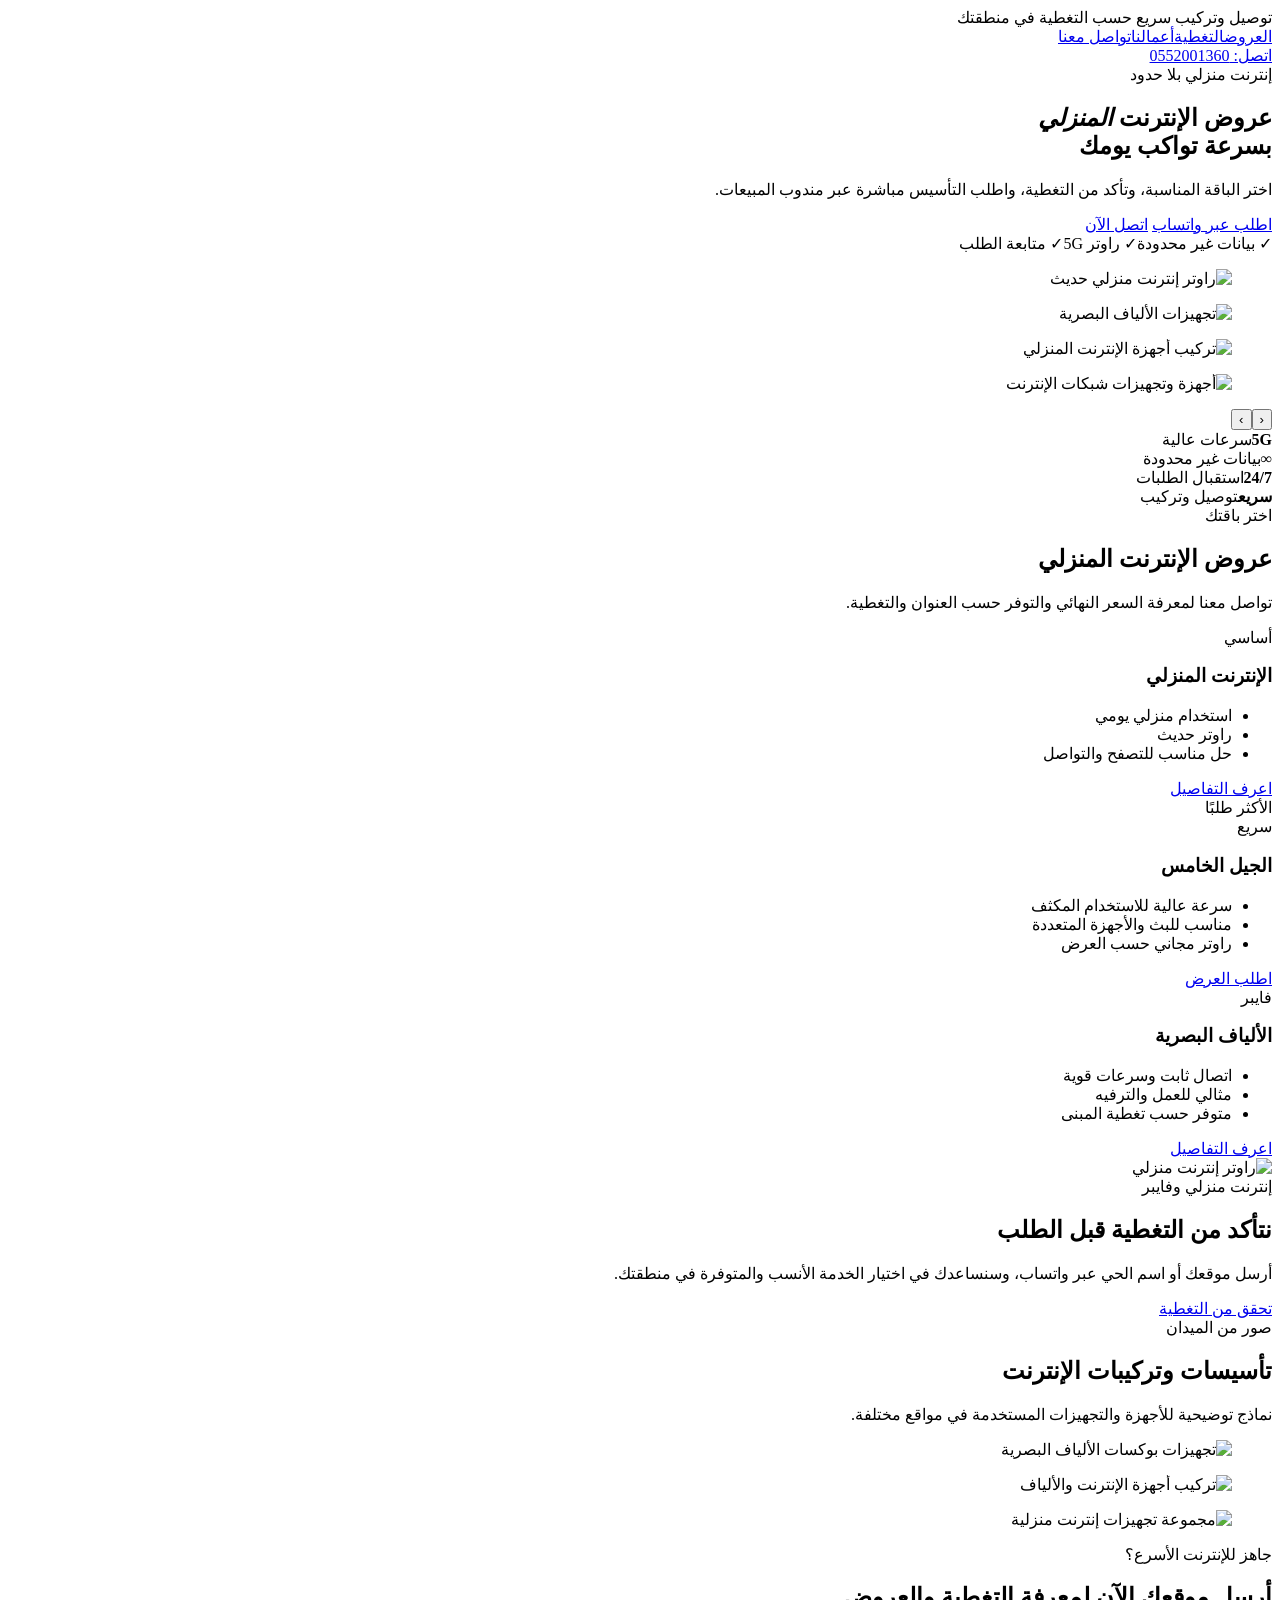
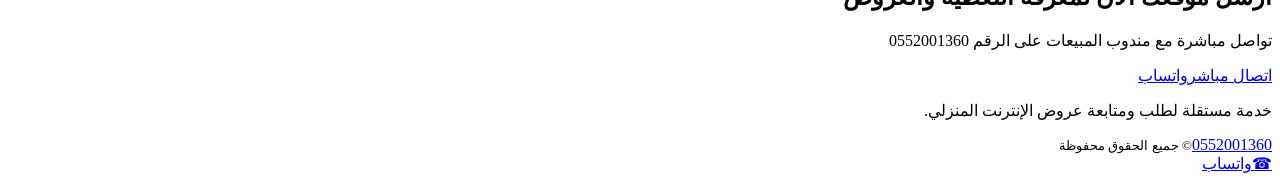
==== index.html @ 3a86ef1e "Clone internet offers page with new contact number" ====
<!doctype html>
<html lang="ar" dir="rtl">
<head>
  <meta charset="utf-8">
  <meta name="viewport" content="width=device-width,initial-scale=1">
  <title>عروض الإنترنت المنزلي والجيل الخامس | مندوب الإنترنت</title>
  <meta name="description" content="اطلب عروض الإنترنت المنزلي والجيل الخامس والألياف البصرية عبر مندوب الإنترنت. تواصل الآن على 0552001360.">
  <meta name="theme-color" content="#77b900">
  <meta name="robots" content="index,follow,max-image-preview:large">
  <link rel="canonical" href="https://ahmedzakaria14.github.io/Internetoffersmandob/">
  <link rel="preconnect" href="https://res.cloudinary.com">
  <link rel="preconnect" href="https://fonts.googleapis.com">
  <link rel="preconnect" href="https://fonts.gstatic.com" crossorigin>
  <link href="https://fonts.googleapis.com/css2?family=Cairo:wght@400;500;600;700;800&display=swap" rel="stylesheet">
  <meta property="og:type" content="website">
  <meta property="og:locale" content="ar_SA">
  <meta property="og:title" content="عروض الإنترنت المنزلي والجيل الخامس">
  <meta property="og:description" content="اختر العرض المناسب وتواصل مباشرة مع مندوب المبيعات على 0552001360.">
  <meta property="og:image" content="https://res.cloudinary.com/dxvjqrb9l/image/upload/v1783931724/generic-home-wifi-router.jpg">
  <link rel="stylesheet" href="styles.css">
  <link rel="stylesheet" href="brandless.css">
  <script type="application/ld+json">{"@context":"https://schema.org","@type":"LocalBusiness","name":"مندوب الإنترنت","description":"خدمة طلب وتأسيس باقات الإنترنت المنزلي والجيل الخامس والألياف البصرية في السعودية","telephone":"+966552001360","areaServed":{"@type":"Country","name":"Saudi Arabia"},"url":"https://ahmedzakaria14.github.io/Internetoffersmandob/"}</script>
</head>
<body>
  <div class="topbar">توصيل وتركيب سريع حسب التغطية في منطقتك</div>
  <header class="header">
    <nav aria-label="التنقل الرئيسي">
      <a href="#offers">العروض</a><a href="#coverage">التغطية</a><a href="#gallery">أعمالنا</a><a href="#contact">تواصل معنا</a>
    </nav>
    <a class="header-call" href="tel:0552001360">اتصل: <bdi>0552001360</bdi></a>
  </header>

  <main id="top">
    <section class="hero">
      <div class="hero-copy">
        <span class="eyebrow">إنترنت منزلي بلا حدود</span>
        <h1>عروض الإنترنت <em>المنزلي</em><br>بسرعة تواكب يومك</h1>
        <p>اختر الباقة المناسبة، وتأكد من التغطية، واطلب التأسيس مباشرة عبر مندوب المبيعات.</p>
        <div class="hero-actions">
          <a class="btn primary" href="https://wa.me/966552001360?text=%D9%85%D8%B1%D8%AD%D8%A8%D8%A7%D8%8C%20%D8%A3%D8%B1%D9%8A%D8%AF%20%D8%A7%D9%84%D8%A7%D8%B3%D8%AA%D9%81%D8%B3%D8%A7%D8%B1%20%D8%B9%D9%86%20%D8%B9%D8%B1%D9%88%D8%B6%20%D8%A7%D9%84%D8%A5%D9%86%D8%AA%D8%B1%D9%86%D8%AA" target="_blank" rel="noopener">اطلب عبر واتساب</a>
          <a class="btn ghost" href="tel:0552001360">اتصل الآن</a>
        </div>
        <div class="quick-points"><span>✓ بيانات غير محدودة</span><span>✓ راوتر 5G</span><span>✓ متابعة الطلب</span></div>
      </div>
      <div class="slider" aria-label="صور الإنترنت المنزلي والتركيبات">
        <div class="slides">
          <figure class="slide active"><img src="https://res.cloudinary.com/dxvjqrb9l/image/upload/v1783931724/generic-home-wifi-router.jpg" alt="راوتر إنترنت منزلي حديث" width="1800" height="1200" fetchpriority="high"></figure>
          <figure class="slide"><img src="https://res.cloudinary.com/dxvjqrb9l/image/upload/v1777461697/WhatsApp_Image_2026-04-28_at_2.57.08_PM_2_ztdosg.jpg" alt="تجهيزات الألياف البصرية" width="1042" height="1435"></figure>
          <figure class="slide"><img src="https://res.cloudinary.com/dxvjqrb9l/image/upload/v1777461697/WhatsApp_Image_2026-04-28_at_2.57.08_PM_1_luo5ux.jpg" alt="تركيب أجهزة الإنترنت المنزلي" width="1035" height="1423"></figure>
          <figure class="slide"><img src="https://res.cloudinary.com/dxvjqrb9l/image/upload/v1777461698/WhatsApp_Image_2026-04-28_at_2.57.08_PM_z4ytos.jpg" alt="أجهزة وتجهيزات شبكات الإنترنت" width="1025" height="1015"></figure>
        </div>
        <button class="arrow prev" aria-label="الصورة السابقة">‹</button><button class="arrow next" aria-label="الصورة التالية">›</button>
        <div class="dots" aria-label="اختيار صورة"></div>
      </div>
    </section>

    <section class="trust-strip">
      <div><strong>5G</strong><span>سرعات عالية</span></div><div><strong>∞</strong><span>بيانات غير محدودة</span></div><div><strong>24/7</strong><span>استقبال الطلبات</span></div><div><strong>سريع</strong><span>توصيل وتركيب</span></div>
    </section>

    <section class="section offers" id="offers">
      <div class="section-head"><span>اختر باقتك</span><h2>عروض الإنترنت المنزلي</h2><p>تواصل معنا لمعرفة السعر النهائي والتوفر حسب العنوان والتغطية.</p></div>
      <div class="offer-grid">
        <article class="offer-card"><div class="card-top"><span>أساسي</span><h3>الإنترنت المنزلي</h3></div><ul><li>استخدام منزلي يومي</li><li>راوتر حديث</li><li>حل مناسب للتصفح والتواصل</li></ul><a href="https://wa.me/966552001360?text=%D8%A3%D8%B1%D9%8A%D8%AF%20%D8%AA%D9%81%D8%A7%D8%B5%D9%8A%D9%84%20%D8%A8%D8%A7%D9%82%D8%A9%20%D8%A7%D9%84%D8%A5%D9%86%D8%AA%D8%B1%D9%86%D8%AA%20%D8%A7%D9%84%D9%85%D9%86%D8%B2%D9%84%D9%8A" target="_blank" rel="noopener">اعرف التفاصيل</a></article>
        <article class="offer-card featured"><div class="popular">الأكثر طلبًا</div><div class="card-top"><span>سريع</span><h3>الجيل الخامس</h3></div><ul><li>سرعة عالية للاستخدام المكثف</li><li>مناسب للبث والأجهزة المتعددة</li><li>راوتر مجاني حسب العرض</li></ul><a href="https://wa.me/966552001360?text=%D8%A3%D8%B1%D9%8A%D8%AF%20%D8%AA%D9%81%D8%A7%D8%B5%D9%8A%D9%84%20%D8%A8%D8%A7%D9%82%D8%A7%D8%AA%20%D8%A7%D9%84%D8%AC%D9%8A%D9%84%20%D8%A7%D9%84%D8%AE%D8%A7%D9%85%D8%B3" target="_blank" rel="noopener">اطلب العرض</a></article>
        <article class="offer-card"><div class="card-top"><span>فايبر</span><h3>الألياف البصرية</h3></div><ul><li>اتصال ثابت وسرعات قوية</li><li>مثالي للعمل والترفيه</li><li>متوفر حسب تغطية المبنى</li></ul><a href="https://wa.me/966552001360?text=%D8%A3%D8%B1%D9%8A%D8%AF%20%D8%AA%D9%81%D8%A7%D8%B5%D9%8A%D9%84%20%D8%A8%D8%A7%D9%82%D8%A7%D8%AA%20%D8%A7%D9%84%D8%A3%D9%84%D9%8A%D8%A7%D9%81%20%D8%A7%D9%84%D8%A8%D8%B5%D8%B1%D9%8A%D8%A9" target="_blank" rel="noopener">اعرف التفاصيل</a></article>
      </div>
    </section>

    <section class="fiber" id="coverage">
      <img src="https://res.cloudinary.com/dxvjqrb9l/image/upload/v1783931724/generic-home-wifi-router.jpg" alt="راوتر إنترنت منزلي" width="1800" height="1200" loading="lazy">
      <div><span class="eyebrow">إنترنت منزلي وفايبر</span><h2>نتأكد من التغطية قبل الطلب</h2><p>أرسل موقعك أو اسم الحي عبر واتساب، وسنساعدك في اختيار الخدمة الأنسب والمتوفرة في منطقتك.</p><a class="btn primary" href="https://wa.me/966552001360?text=%D8%A3%D8%B1%D9%8A%D8%AF%20%D8%A7%D9%84%D8%AA%D8%A3%D9%83%D8%AF%20%D9%85%D9%86%20%D8%AA%D8%BA%D8%B7%D9%8A%D8%A9%20%D9%85%D9%86%D8%B7%D9%82%D8%AA%D9%8A" target="_blank" rel="noopener">تحقق من التغطية</a></div>
    </section>

    <section class="section" id="gallery">
      <div class="section-head"><span>صور من الميدان</span><h2>تأسيسات وتركيبات الإنترنت</h2><p>نماذج توضيحية للأجهزة والتجهيزات المستخدمة في مواقع مختلفة.</p></div>
      <div class="gallery">
        <figure><img src="https://res.cloudinary.com/dxvjqrb9l/image/upload/v1777461697/WhatsApp_Image_2026-04-28_at_2.57.08_PM_2_ztdosg.jpg" alt="تجهيزات بوكسات الألياف البصرية" width="1042" height="1435" loading="lazy"></figure>
        <figure><img src="https://res.cloudinary.com/dxvjqrb9l/image/upload/v1777461697/WhatsApp_Image_2026-04-28_at_2.57.08_PM_1_luo5ux.jpg" alt="تركيب أجهزة الإنترنت والألياف" width="1035" height="1423" loading="lazy"></figure>
        <figure><img src="https://res.cloudinary.com/dxvjqrb9l/image/upload/v1777461698/WhatsApp_Image_2026-04-28_at_2.57.08_PM_z4ytos.jpg" alt="مجموعة تجهيزات إنترنت منزلية" width="1025" height="1015" loading="lazy"></figure>
      </div>
    </section>

    <section class="cta" id="contact"><span>جاهز للإنترنت الأسرع؟</span><h2>أرسل موقعك الآن لمعرفة التغطية والعروض</h2><p>تواصل مباشرة مع مندوب المبيعات على الرقم <bdi>0552001360</bdi></p><div><a class="btn white" href="tel:0552001360">اتصال مباشر</a><a class="btn dark" href="https://wa.me/966552001360" target="_blank" rel="noopener">واتساب</a></div></section>
  </main>

  <footer><p>خدمة مستقلة لطلب ومتابعة عروض الإنترنت المنزلي.</p><a href="tel:0552001360"><bdi>0552001360</bdi></a><small>© <span id="year"></span> جميع الحقوق محفوظة</small></footer>
  <div class="float-actions"><a class="float-call" href="tel:0552001360" aria-label="اتصال">☎</a><a class="float-wa" href="https://wa.me/966552001360" target="_blank" rel="noopener" aria-label="واتساب">واتساب</a></div>
  <script src="script.js" defer></script>
</body>
</html>
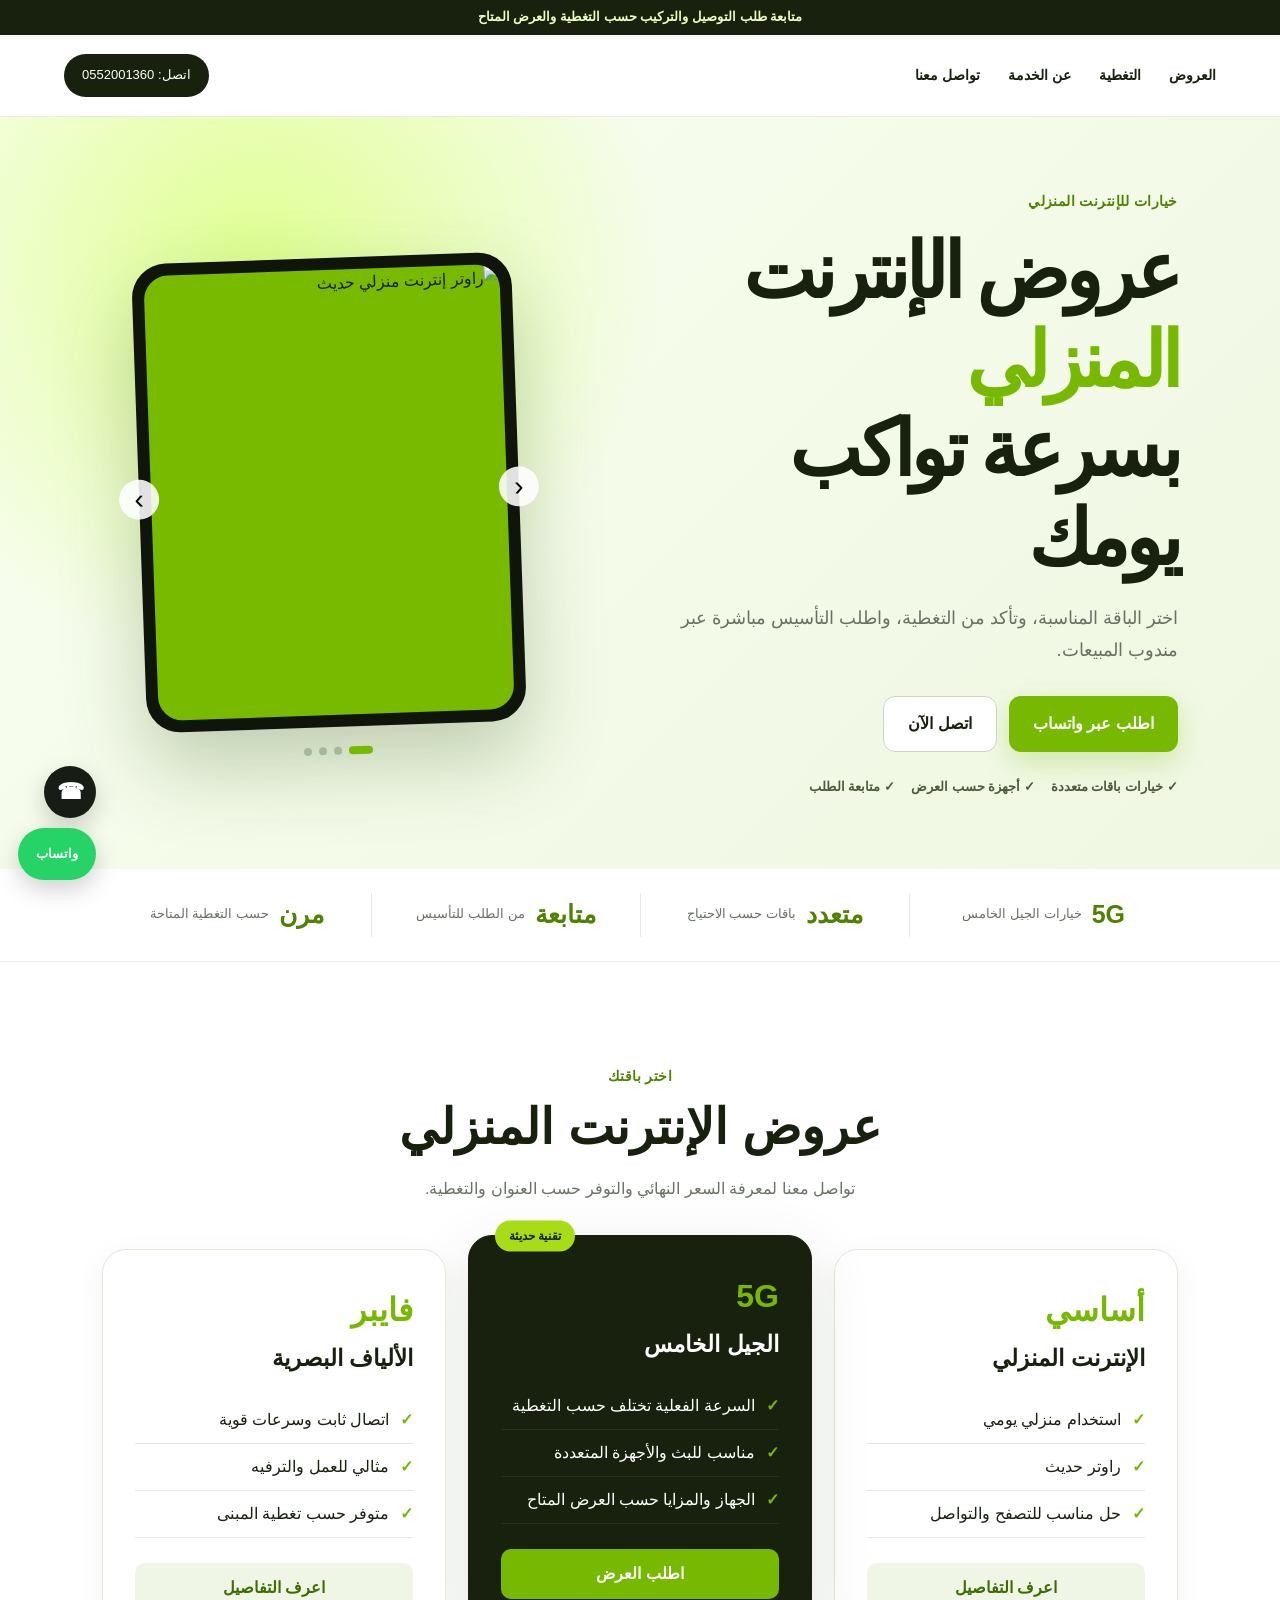
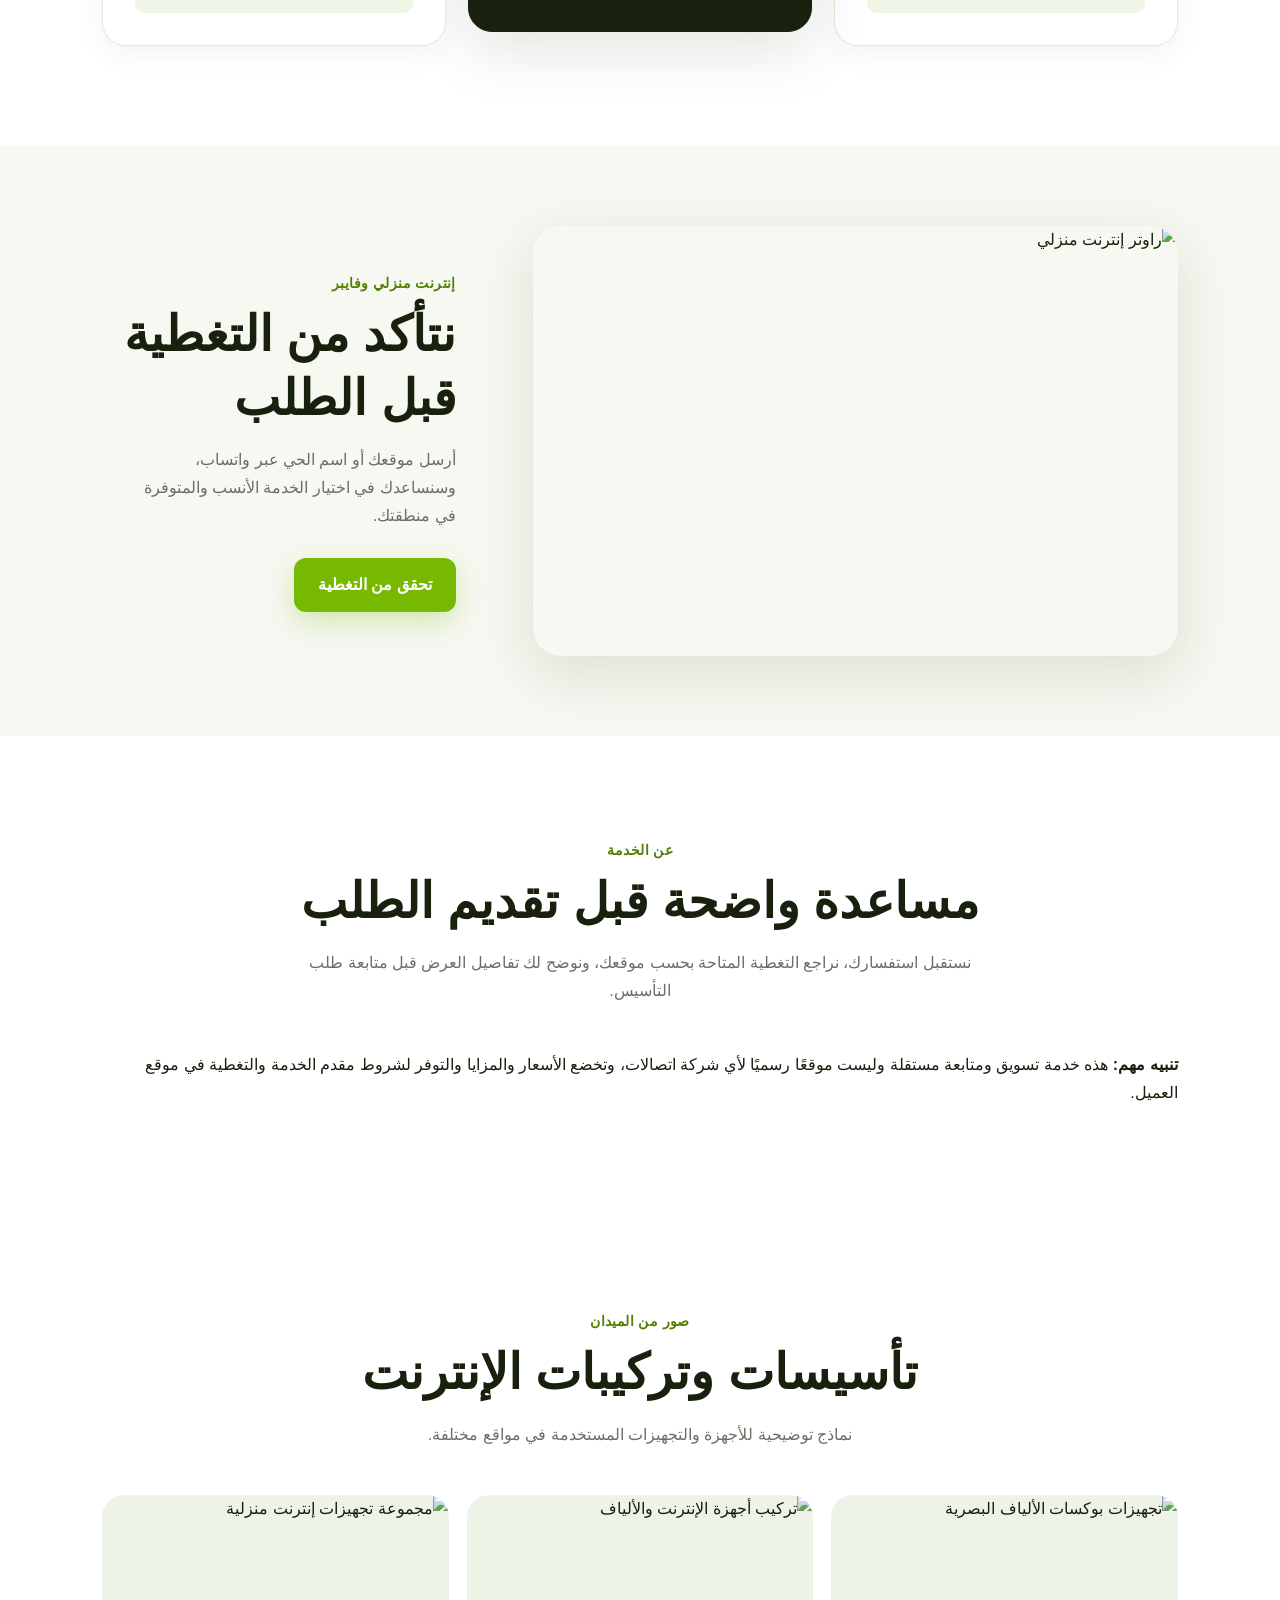
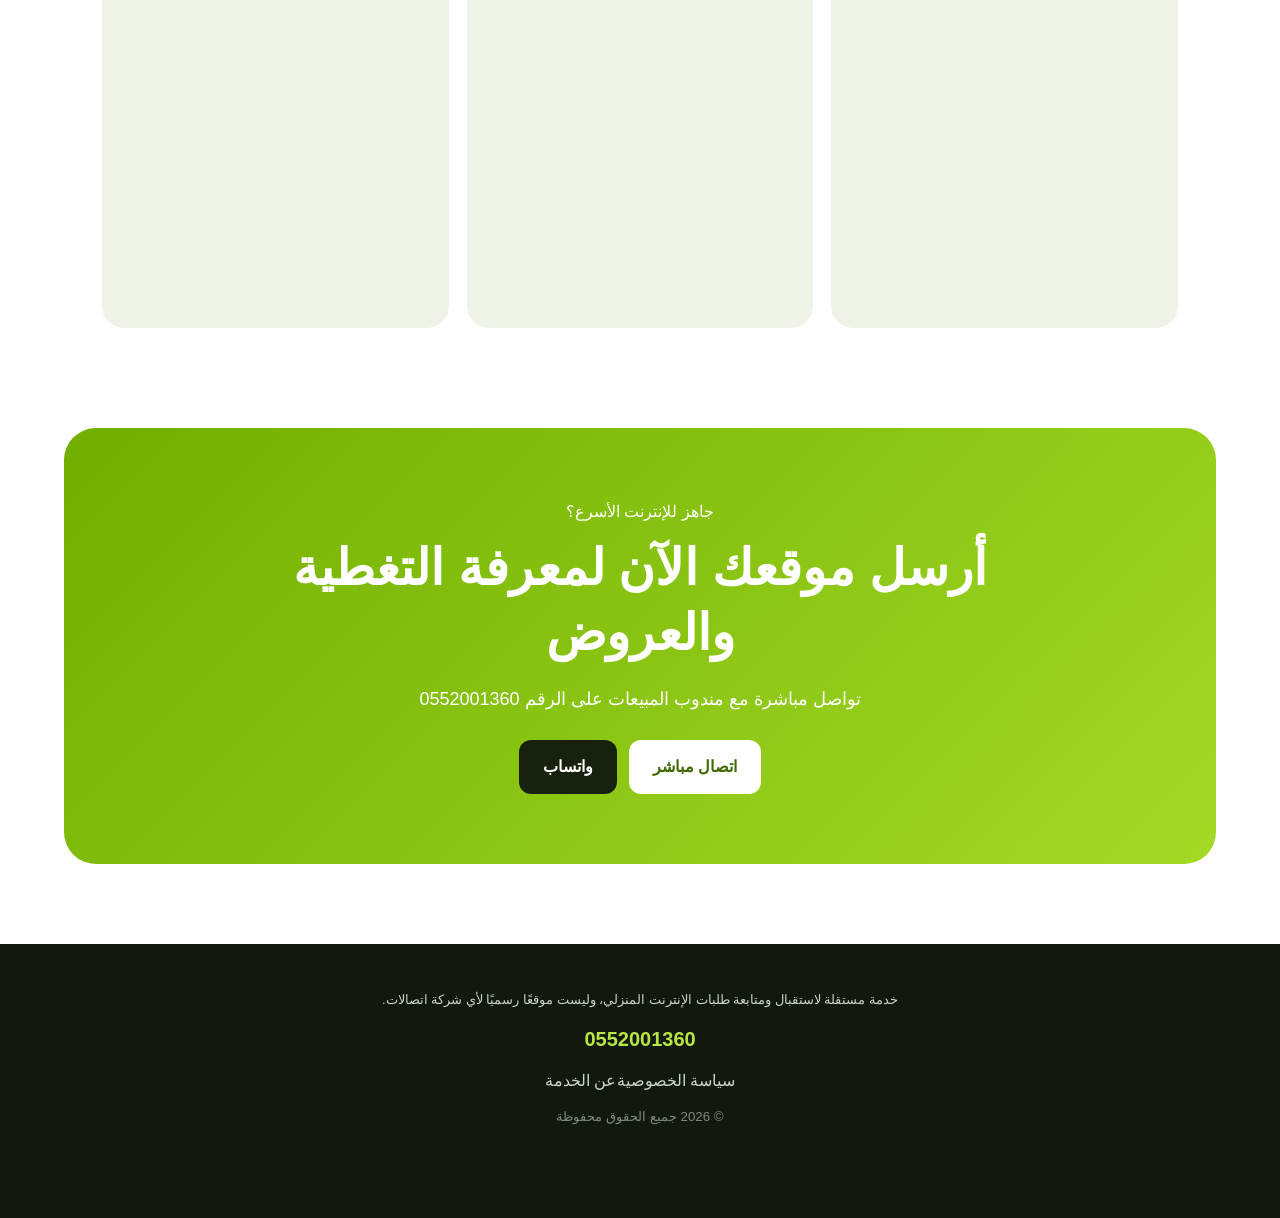
==== commit 10467e2d: "Fix Google Ads destination policy and domain consistency" ====
--- a/index.html
+++ b/index.html
@@ -7,25 +7,24 @@
   <meta name="description" content="اطلب عروض الإنترنت المنزلي والجيل الخامس والألياف البصرية عبر مندوب الإنترنت. تواصل الآن على 0552001360.">
   <meta name="theme-color" content="#77b900">
   <meta name="robots" content="index,follow,max-image-preview:large">
-  <link rel="canonical" href="https://ahmedzakaria14.github.io/Internetoffersmandob/">
+  <link rel="canonical" href="https://internetoffersmandob.vercel.app/">
   <link rel="preconnect" href="https://res.cloudinary.com">
-  <link rel="preconnect" href="https://fonts.googleapis.com">
-  <link rel="preconnect" href="https://fonts.gstatic.com" crossorigin>
-  <link href="https://fonts.googleapis.com/css2?family=Cairo:wght@400;500;600;700;800&display=swap" rel="stylesheet">
   <meta property="og:type" content="website">
   <meta property="og:locale" content="ar_SA">
   <meta property="og:title" content="عروض الإنترنت المنزلي والجيل الخامس">
+  <meta property="og:url" content="https://internetoffersmandob.vercel.app/">
+  <meta property="og:site_name" content="مندوب الإنترنت">
   <meta property="og:description" content="اختر العرض المناسب وتواصل مباشرة مع مندوب المبيعات على 0552001360.">
   <meta property="og:image" content="https://res.cloudinary.com/dxvjqrb9l/image/upload/v1783931724/generic-home-wifi-router.jpg">
   <link rel="stylesheet" href="styles.css">
   <link rel="stylesheet" href="brandless.css">
-  <script type="application/ld+json">{"@context":"https://schema.org","@type":"LocalBusiness","name":"مندوب الإنترنت","description":"خدمة طلب وتأسيس باقات الإنترنت المنزلي والجيل الخامس والألياف البصرية في السعودية","telephone":"+966552001360","areaServed":{"@type":"Country","name":"Saudi Arabia"},"url":"https://ahmedzakaria14.github.io/Internetoffersmandob/"}</script>
+  <script type="application/ld+json">{"@context":"https://schema.org","@type":"Service","name":"خدمة تنسيق طلبات الإنترنت المنزلي","description":"خدمة مستقلة لاستقبال ومتابعة طلبات باقات الإنترنت المنزلي والجيل الخامس والألياف البصرية في السعودية","areaServed":{"@type":"Country","name":"Saudi Arabia"},"provider":{"@type":"Organization","name":"مندوب الإنترنت","url":"https://internetoffersmandob.vercel.app/","contactPoint":{"@type":"ContactPoint","telephone":"+966552001360","contactType":"customer service","areaServed":"SA","availableLanguage":"Arabic"}}}</script>
 </head>
 <body>
-  <div class="topbar">توصيل وتركيب سريع حسب التغطية في منطقتك</div>
+  <div class="topbar">متابعة طلب التوصيل والتركيب حسب التغطية والعرض المتاح</div>
   <header class="header">
     <nav aria-label="التنقل الرئيسي">
-      <a href="#offers">العروض</a><a href="#coverage">التغطية</a><a href="#gallery">أعمالنا</a><a href="#contact">تواصل معنا</a>
+      <a href="#offers">العروض</a><a href="#coverage">التغطية</a><a href="#about">عن الخدمة</a><a href="#contact">تواصل معنا</a>
     </nav>
     <a class="header-call" href="tel:0552001360">اتصل: <bdi>0552001360</bdi></a>
   </header>
@@ -33,14 +32,14 @@
   <main id="top">
     <section class="hero">
       <div class="hero-copy">
-        <span class="eyebrow">إنترنت منزلي بلا حدود</span>
+        <span class="eyebrow">خيارات للإنترنت المنزلي</span>
         <h1>عروض الإنترنت <em>المنزلي</em><br>بسرعة تواكب يومك</h1>
         <p>اختر الباقة المناسبة، وتأكد من التغطية، واطلب التأسيس مباشرة عبر مندوب المبيعات.</p>
         <div class="hero-actions">
           <a class="btn primary" href="https://wa.me/966552001360?text=%D9%85%D8%B1%D8%AD%D8%A8%D8%A7%D8%8C%20%D8%A3%D8%B1%D9%8A%D8%AF%20%D8%A7%D9%84%D8%A7%D8%B3%D8%AA%D9%81%D8%B3%D8%A7%D8%B1%20%D8%B9%D9%86%20%D8%B9%D8%B1%D9%88%D8%B6%20%D8%A7%D9%84%D8%A5%D9%86%D8%AA%D8%B1%D9%86%D8%AA" target="_blank" rel="noopener">اطلب عبر واتساب</a>
           <a class="btn ghost" href="tel:0552001360">اتصل الآن</a>
         </div>
-        <div class="quick-points"><span>✓ بيانات غير محدودة</span><span>✓ راوتر 5G</span><span>✓ متابعة الطلب</span></div>
+        <div class="quick-points"><span>✓ خيارات باقات متعددة</span><span>✓ أجهزة حسب العرض</span><span>✓ متابعة الطلب</span></div>
       </div>
       <div class="slider" aria-label="صور الإنترنت المنزلي والتركيبات">
         <div class="slides">
@@ -55,14 +54,14 @@
     </section>
 
     <section class="trust-strip">
-      <div><strong>5G</strong><span>سرعات عالية</span></div><div><strong>∞</strong><span>بيانات غير محدودة</span></div><div><strong>24/7</strong><span>استقبال الطلبات</span></div><div><strong>سريع</strong><span>توصيل وتركيب</span></div>
+      <div><strong>5G</strong><span>خيارات الجيل الخامس</span></div><div><strong>متعدد</strong><span>باقات حسب الاحتياج</span></div><div><strong>متابعة</strong><span>من الطلب للتأسيس</span></div><div><strong>مرن</strong><span>حسب التغطية المتاحة</span></div>
     </section>
 
     <section class="section offers" id="offers">
       <div class="section-head"><span>اختر باقتك</span><h2>عروض الإنترنت المنزلي</h2><p>تواصل معنا لمعرفة السعر النهائي والتوفر حسب العنوان والتغطية.</p></div>
       <div class="offer-grid">
         <article class="offer-card"><div class="card-top"><span>أساسي</span><h3>الإنترنت المنزلي</h3></div><ul><li>استخدام منزلي يومي</li><li>راوتر حديث</li><li>حل مناسب للتصفح والتواصل</li></ul><a href="https://wa.me/966552001360?text=%D8%A3%D8%B1%D9%8A%D8%AF%20%D8%AA%D9%81%D8%A7%D8%B5%D9%8A%D9%84%20%D8%A8%D8%A7%D9%82%D8%A9%20%D8%A7%D9%84%D8%A5%D9%86%D8%AA%D8%B1%D9%86%D8%AA%20%D8%A7%D9%84%D9%85%D9%86%D8%B2%D9%84%D9%8A" target="_blank" rel="noopener">اعرف التفاصيل</a></article>
-        <article class="offer-card featured"><div class="popular">الأكثر طلبًا</div><div class="card-top"><span>سريع</span><h3>الجيل الخامس</h3></div><ul><li>سرعة عالية للاستخدام المكثف</li><li>مناسب للبث والأجهزة المتعددة</li><li>راوتر مجاني حسب العرض</li></ul><a href="https://wa.me/966552001360?text=%D8%A3%D8%B1%D9%8A%D8%AF%20%D8%AA%D9%81%D8%A7%D8%B5%D9%8A%D9%84%20%D8%A8%D8%A7%D9%82%D8%A7%D8%AA%20%D8%A7%D9%84%D8%AC%D9%8A%D9%84%20%D8%A7%D9%84%D8%AE%D8%A7%D9%85%D8%B3" target="_blank" rel="noopener">اطلب العرض</a></article>
+        <article class="offer-card featured"><div class="popular">تقنية حديثة</div><div class="card-top"><span>5G</span><h3>الجيل الخامس</h3></div><ul><li>السرعة الفعلية تختلف حسب التغطية</li><li>مناسب للبث والأجهزة المتعددة</li><li>الجهاز والمزايا حسب العرض المتاح</li></ul><a href="https://wa.me/966552001360?text=%D8%A3%D8%B1%D9%8A%D8%AF%20%D8%AA%D9%81%D8%A7%D8%B5%D9%8A%D9%84%20%D8%A8%D8%A7%D9%82%D8%A7%D8%AA%20%D8%A7%D9%84%D8%AC%D9%8A%D9%84%20%D8%A7%D9%84%D8%AE%D8%A7%D9%85%D8%B3" target="_blank" rel="noopener">اطلب العرض</a></article>
         <article class="offer-card"><div class="card-top"><span>فايبر</span><h3>الألياف البصرية</h3></div><ul><li>اتصال ثابت وسرعات قوية</li><li>مثالي للعمل والترفيه</li><li>متوفر حسب تغطية المبنى</li></ul><a href="https://wa.me/966552001360?text=%D8%A3%D8%B1%D9%8A%D8%AF%20%D8%AA%D9%81%D8%A7%D8%B5%D9%8A%D9%84%20%D8%A8%D8%A7%D9%82%D8%A7%D8%AA%20%D8%A7%D9%84%D8%A3%D9%84%D9%8A%D8%A7%D9%81%20%D8%A7%D9%84%D8%A8%D8%B5%D8%B1%D9%8A%D8%A9" target="_blank" rel="noopener">اعرف التفاصيل</a></article>
       </div>
     </section>
@@ -70,6 +69,11 @@
     <section class="fiber" id="coverage">
       <img src="https://res.cloudinary.com/dxvjqrb9l/image/upload/v1783931724/generic-home-wifi-router.jpg" alt="راوتر إنترنت منزلي" width="1800" height="1200" loading="lazy">
       <div><span class="eyebrow">إنترنت منزلي وفايبر</span><h2>نتأكد من التغطية قبل الطلب</h2><p>أرسل موقعك أو اسم الحي عبر واتساب، وسنساعدك في اختيار الخدمة الأنسب والمتوفرة في منطقتك.</p><a class="btn primary" href="https://wa.me/966552001360?text=%D8%A3%D8%B1%D9%8A%D8%AF%20%D8%A7%D9%84%D8%AA%D8%A3%D9%83%D8%AF%20%D9%85%D9%86%20%D8%AA%D8%BA%D8%B7%D9%8A%D8%A9%20%D9%85%D9%86%D8%B7%D9%82%D8%AA%D9%8A" target="_blank" rel="noopener">تحقق من التغطية</a></div>
+    </section>
+
+    <section class="section service-info" id="about">
+      <div class="section-head"><span>عن الخدمة</span><h2>مساعدة واضحة قبل تقديم الطلب</h2><p>نستقبل استفسارك، نراجع التغطية المتاحة بحسب موقعك، ونوضح لك تفاصيل العرض قبل متابعة طلب التأسيس.</p></div>
+      <div class="legal-note"><strong>تنبيه مهم:</strong> هذه خدمة تسويق ومتابعة مستقلة وليست موقعًا رسميًا لأي شركة اتصالات، وتخضع الأسعار والمزايا والتوفر لشروط مقدم الخدمة والتغطية في موقع العميل.</div>
     </section>
 
     <section class="section" id="gallery">
@@ -84,7 +88,7 @@
     <section class="cta" id="contact"><span>جاهز للإنترنت الأسرع؟</span><h2>أرسل موقعك الآن لمعرفة التغطية والعروض</h2><p>تواصل مباشرة مع مندوب المبيعات على الرقم <bdi>0552001360</bdi></p><div><a class="btn white" href="tel:0552001360">اتصال مباشر</a><a class="btn dark" href="https://wa.me/966552001360" target="_blank" rel="noopener">واتساب</a></div></section>
   </main>
 
-  <footer><p>خدمة مستقلة لطلب ومتابعة عروض الإنترنت المنزلي.</p><a href="tel:0552001360"><bdi>0552001360</bdi></a><small>© <span id="year"></span> جميع الحقوق محفوظة</small></footer>
+  <footer><p>خدمة مستقلة لاستقبال ومتابعة طلبات الإنترنت المنزلي، وليست موقعًا رسميًا لأي شركة اتصالات.</p><a href="tel:0552001360"><bdi>0552001360</bdi></a><div class="policy-links"><a href="/privacy">سياسة الخصوصية</a><a href="#about">عن الخدمة</a></div><small>© <span id="year"></span> جميع الحقوق محفوظة</small></footer>
   <div class="float-actions"><a class="float-call" href="tel:0552001360" aria-label="اتصال">☎</a><a class="float-wa" href="https://wa.me/966552001360" target="_blank" rel="noopener" aria-label="واتساب">واتساب</a></div>
   <script src="script.js" defer></script>
 </body>
--- a/styles.css
+++ b/styles.css
@@ -0,0 +1 @@
+:root{--green:#77b900;--green-dark:#4f8200;--lime:#a8dc16;--ink:#17210d;--muted:#697165;--cream:#f6f8f1;--white:#fff;--shadow:0 18px 60px rgba(36,62,11,.13)}*{box-sizing:border-box}html{scroll-behavior:smooth}body{margin:0;font-family:"Cairo",sans-serif;color:var(--ink);background:#fff;line-height:1.75}a{color:inherit;text-decoration:none}img{max-width:100%;display:block}.topbar{background:#17210d;color:#eaffbb;text-align:center;padding:6px 16px;font-size:13px;font-weight:700}.header{height:82px;display:flex;align-items:center;gap:38px;padding:10px max(5vw,24px);position:sticky;top:0;z-index:50;background:rgba(255,255,255,.96);backdrop-filter:blur(14px);border-bottom:1px solid #e8eee0}.brand{margin-left:auto}.brand img{width:130px;height:62px;object-fit:contain;filter:brightness(.18) saturate(2)}nav{display:flex;gap:28px;font-size:14px;font-weight:700}nav a:hover{color:var(--green-dark)}.header-call{background:var(--ink);color:#fff;border-radius:999px;padding:10px 18px;font-size:13px}.hero{min-height:650px;background:radial-gradient(circle at 20% 20%,#dfff91 0,transparent 34%),linear-gradient(135deg,#f9fff0,#eff7e2);display:grid;grid-template-columns:1.08fr .92fr;align-items:center;gap:7vw;padding:70px max(8vw,28px);overflow:hidden}.hero-copy{max-width:650px}.eyebrow,.section-head>span{display:inline-block;color:var(--green-dark);font-weight:800;font-size:14px;letter-spacing:.03em}.hero h1{font-size:clamp(42px,6vw,82px);line-height:1.16;margin:12px 0 20px;letter-spacing:-.055em}.hero h1 em{font-style:normal;color:var(--green)}.hero-copy>p{font-size:18px;color:var(--muted);max-width:590px}.hero-actions{display:flex;gap:12px;margin:30px 0 24px}.btn{display:inline-flex;align-items:center;justify-content:center;border-radius:12px;padding:13px 24px;font-weight:800;transition:.2s}.btn:hover{transform:translateY(-2px)}.primary{background:var(--green);color:#fff;box-shadow:0 10px 28px rgba(119,185,0,.27)}.ghost{border:1px solid #cbd8bb;background:#fff}.quick-points{display:flex;flex-wrap:wrap;gap:16px;color:#4a5a3c;font-size:13px;font-weight:700}.slider{position:relative;width:min(380px,85vw);margin:auto;border-radius:34px;padding:12px;background:#10150c;box-shadow:0 35px 80px rgba(38,72,7,.26);transform:rotate(-2deg)}.slides{aspect-ratio:390/720;border-radius:24px;overflow:hidden;background:#78ba00}.slide{position:absolute;inset:12px;margin:0;opacity:0;transition:opacity .55s ease;border-radius:24px;overflow:hidden}.slide.active{opacity:1}.slide img{width:100%;height:100%;object-fit:cover}.arrow{position:absolute;top:50%;transform:translateY(-50%);width:40px;height:40px;border:0;border-radius:50%;background:rgba(255,255,255,.88);font-size:28px;cursor:pointer;z-index:2}.prev{right:-20px}.next{left:-20px}.dots{position:absolute;bottom:-28px;right:0;left:0;display:flex;justify-content:center;gap:7px}.dots button{border:0;width:8px;height:8px;border-radius:50%;background:#a8b69a;padding:0;cursor:pointer}.dots button.active{width:24px;border-radius:6px;background:var(--green)}.trust-strip{display:grid;grid-template-columns:repeat(4,1fr);padding:24px max(8vw,28px);background:#fff;border-bottom:1px solid #eef1eb}.trust-strip div{display:flex;align-items:center;justify-content:center;gap:10px;border-left:1px solid #e7eadf}.trust-strip div:last-child{border:0}.trust-strip strong{font-size:25px;color:var(--green-dark)}.trust-strip span{font-size:13px;color:var(--muted)}.section{padding:100px max(8vw,28px)}.section-head{text-align:center;max-width:700px;margin:0 auto 46px}.section-head h2,.fiber h2{font-size:clamp(30px,4vw,49px);line-height:1.3;margin:6px 0 10px}.section-head p,.fiber p{color:var(--muted)}.offers{background:#fff}.offer-grid{display:grid;grid-template-columns:repeat(3,1fr);gap:22px;max-width:1120px;margin:auto}.offer-card{position:relative;border:1px solid #e1e9d7;border-radius:24px;padding:32px;background:#fff;box-shadow:0 8px 30px rgba(39,63,17,.06)}.offer-card.featured{background:var(--ink);color:#fff;transform:translateY(-14px);border-color:var(--ink);box-shadow:var(--shadow)}.popular{position:absolute;top:0;left:26px;transform:translateY(-50%);background:var(--lime);color:#17210d;padding:5px 14px;border-radius:999px;font-size:12px;font-weight:800}.card-top span{color:var(--green);font-size:32px;font-weight:800}.card-top h3{font-size:23px;margin:0 0 18px}.offer-card ul{list-style:none;padding:0;margin:0 0 25px}.offer-card li{padding:9px 24px 9px 0;border-bottom:1px solid rgba(109,130,88,.18);position:relative}.offer-card li:before{content:"✓";position:absolute;right:0;color:var(--green);font-weight:800}.offer-card>a{display:block;text-align:center;padding:11px;border-radius:10px;background:#eff6e5;color:#3f6c00;font-weight:800}.featured>a{background:var(--green);color:#fff}.fiber{display:grid;grid-template-columns:1.05fr .95fr;gap:6vw;align-items:center;padding:80px max(8vw,28px);background:var(--cream)}.fiber img{width:100%;height:430px;object-fit:cover;border-radius:28px;box-shadow:var(--shadow)}.fiber .btn{margin-top:12px}.gallery{display:grid;grid-template-columns:repeat(3,1fr);gap:18px;max-width:1120px;margin:auto}.gallery figure{margin:0;border-radius:22px;overflow:hidden;background:#eef3e8;aspect-ratio:4/5}.gallery img{width:100%;height:100%;object-fit:cover;transition:.4s}.gallery figure:hover img{transform:scale(1.035)}.cta{margin:0 max(5vw,20px) 80px;padding:70px 30px;border-radius:32px;text-align:center;background:linear-gradient(135deg,#70af00,#a4d926);color:#fff}.cta h2{font-size:clamp(30px,4vw,50px);line-height:1.3;max-width:820px;margin:10px auto}.cta p{font-size:18px}.cta>div{display:flex;gap:12px;justify-content:center;margin-top:25px}.white{background:#fff;color:#3f6900}.dark{background:var(--ink);color:#fff}footer{background:#12180d;color:#cbd4c4;text-align:center;padding:45px 20px 90px;display:flex;flex-direction:column;align-items:center;gap:10px}footer img{width:140px;height:70px;object-fit:contain;filter:brightness(0) invert(1);opacity:.82}footer p{max-width:610px;font-size:13px;margin:0}footer>a{font-size:20px;color:#b7e643;font-weight:800}footer small{opacity:.6}.float-actions{position:fixed;left:18px;bottom:20px;z-index:60;display:flex;flex-direction:column;gap:10px}.float-actions a{height:52px;display:flex;align-items:center;justify-content:center;color:#fff;box-shadow:0 9px 25px rgba(0,0,0,.19);font-weight:800}.float-call{width:52px;border-radius:50%;background:#171d14;font-size:22px}.float-wa{padding:0 18px;border-radius:999px;background:#25d366;font-size:13px}@media(max-width:900px){.header{height:70px;padding:8px 18px}.brand img{width:105px;height:50px}nav{display:none}.header-call{font-size:12px;padding:9px 13px}.hero{grid-template-columns:1fr;padding:52px 22px 72px;text-align:center;gap:58px}.hero-copy{margin:auto}.hero h1{font-size:45px}.hero-copy>p{font-size:16px}.hero-actions,.quick-points{justify-content:center}.slider{width:min(330px,78vw)}.trust-strip{grid-template-columns:repeat(2,1fr);gap:16px}.trust-strip div{border:0}.offer-grid{grid-template-columns:1fr;max-width:520px}.offer-card.featured{transform:none}.fiber{grid-template-columns:1fr}.fiber img{height:360px}.gallery{grid-template-columns:1fr 1fr}.section{padding:72px 22px}}@media(max-width:560px){.topbar{font-size:11px}.header-call{font-size:0}.header-call bdi{font-size:12px}.hero h1{font-size:38px}.hero-actions{flex-direction:column}.btn{width:100%}.quick-points{gap:8px}.quick-points span{font-size:11px}.trust-strip{padding:20px 12px}.trust-strip strong{font-size:20px}.section{padding:62px 16px}.fiber{padding:60px 16px}.fiber img{height:270px}.gallery{grid-template-columns:1fr}.cta{padding:52px 18px;margin:0 12px 70px}.cta>div{flex-direction:column}.cta .btn{width:100%}.float-actions{left:12px}.float-call{display:none!important}}
--- a/brandless.css
+++ b/brandless.css
@@ -0,0 +1,5 @@
+.brand{display:none!important}
+.header nav{margin-left:auto}
+.slides{aspect-ratio:4/5}
+.slide:first-child img{object-position:center}
+@media(max-width:900px){.header nav{display:none}.header-call{margin-right:auto}}
